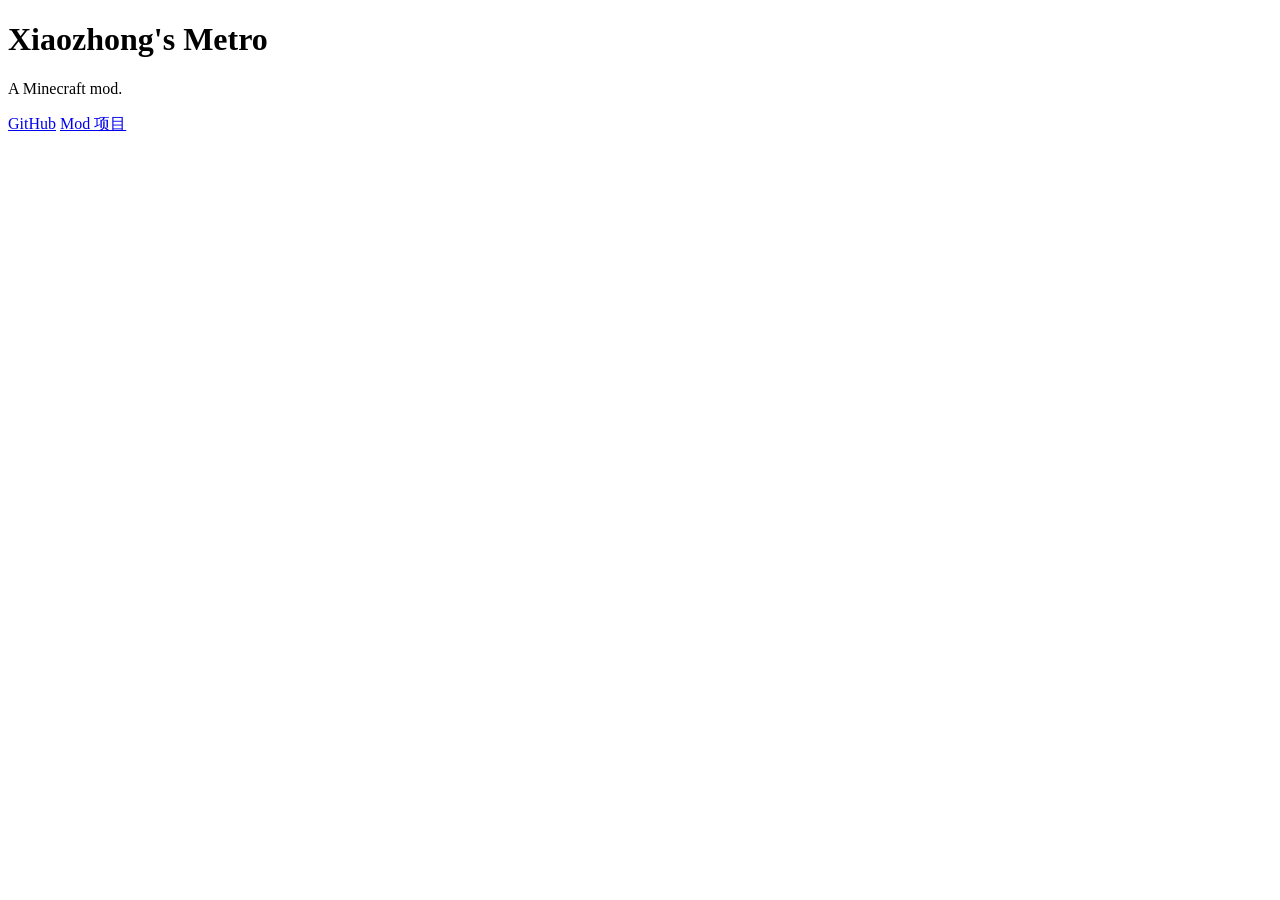
==== xzmetro-mod/index.html @ d47715da "init size" ====
<!DOCTYPE html>
<html lang="zh-CN">
<head>
    <meta charset="UTF-8">
    <meta name="viewport" content="width=device-width, initial-scale=1.0">
    <title>xzmetro</title>
    <style>
    </style>
</head>
<body>
    <h1>Xiaozhong's Metro</h1>
    <p>A Minecraft mod.</p>
    <div class="links">
        <a href="https://github.com/xzmetro">GitHub</a>
        <a href="https://github.com/xzmetro/xzmetro-mod">Mod 项目</a>
    </div>
</body>
</html>
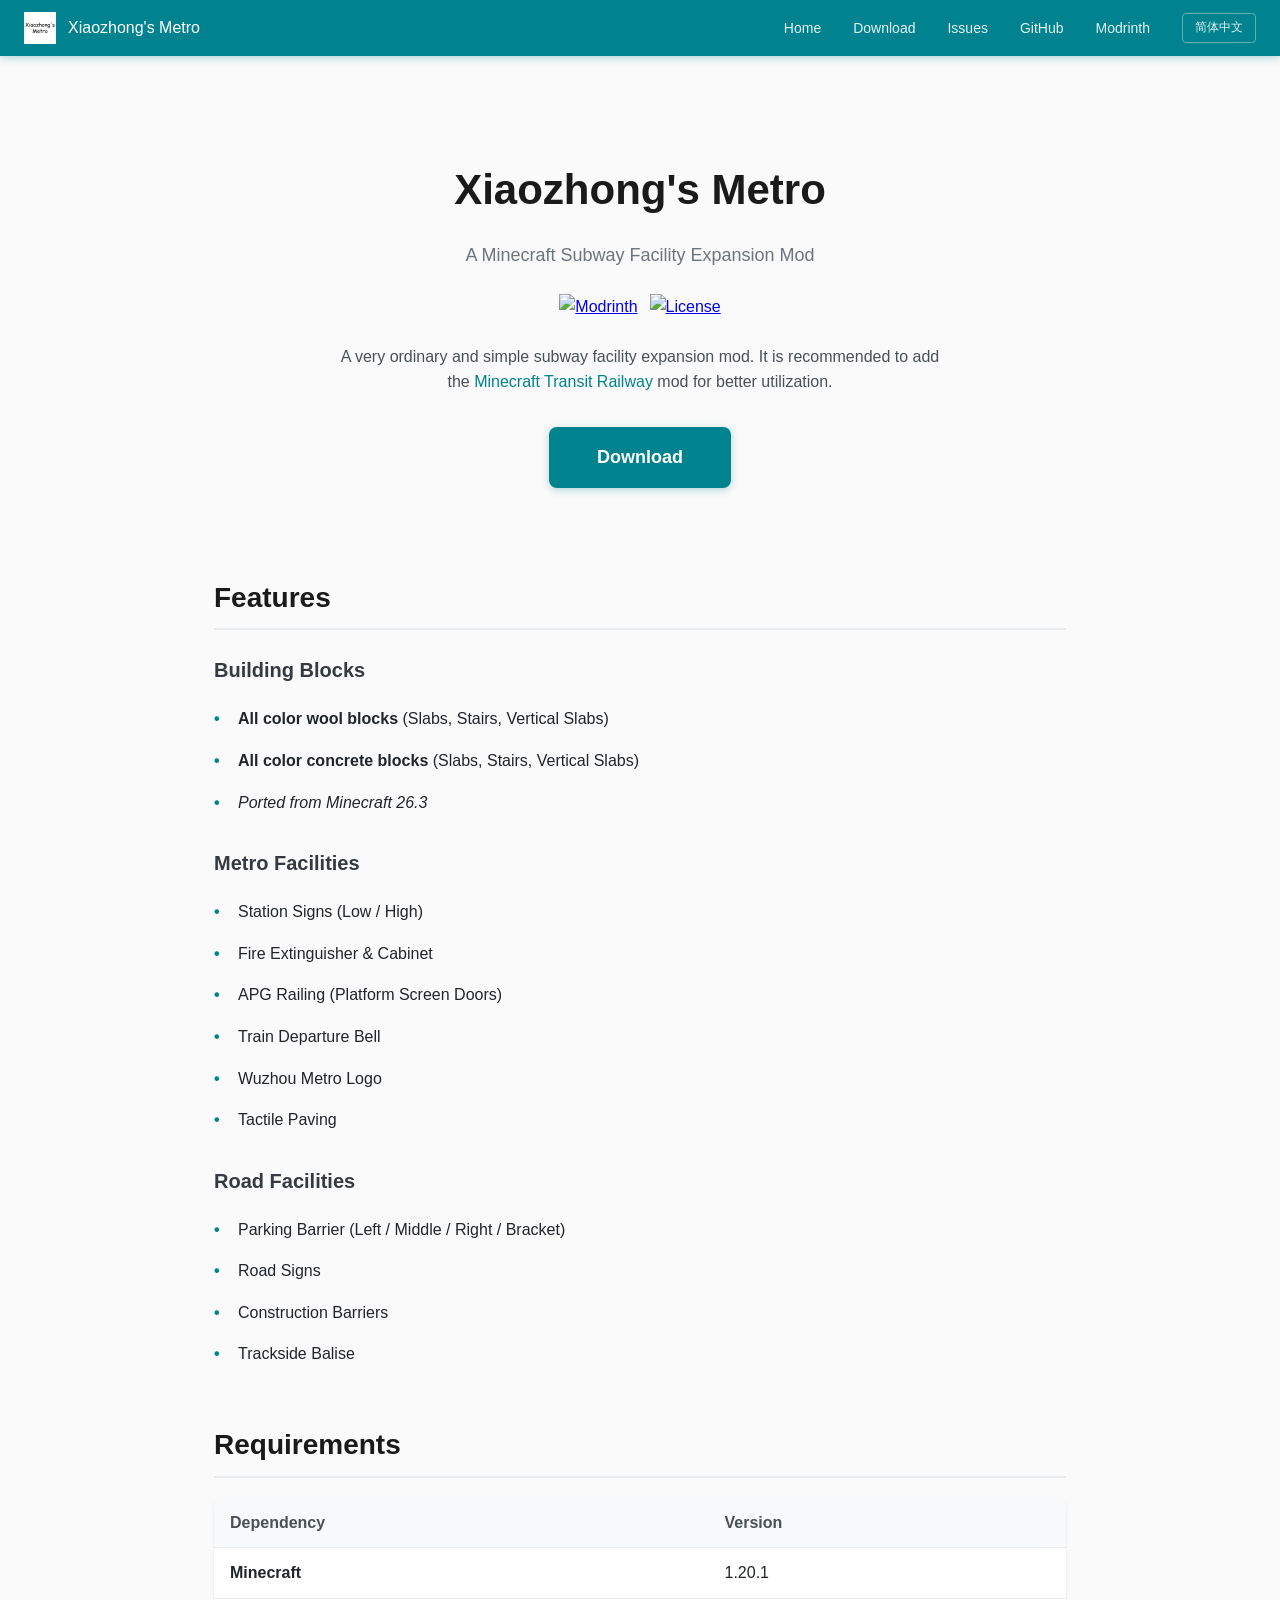
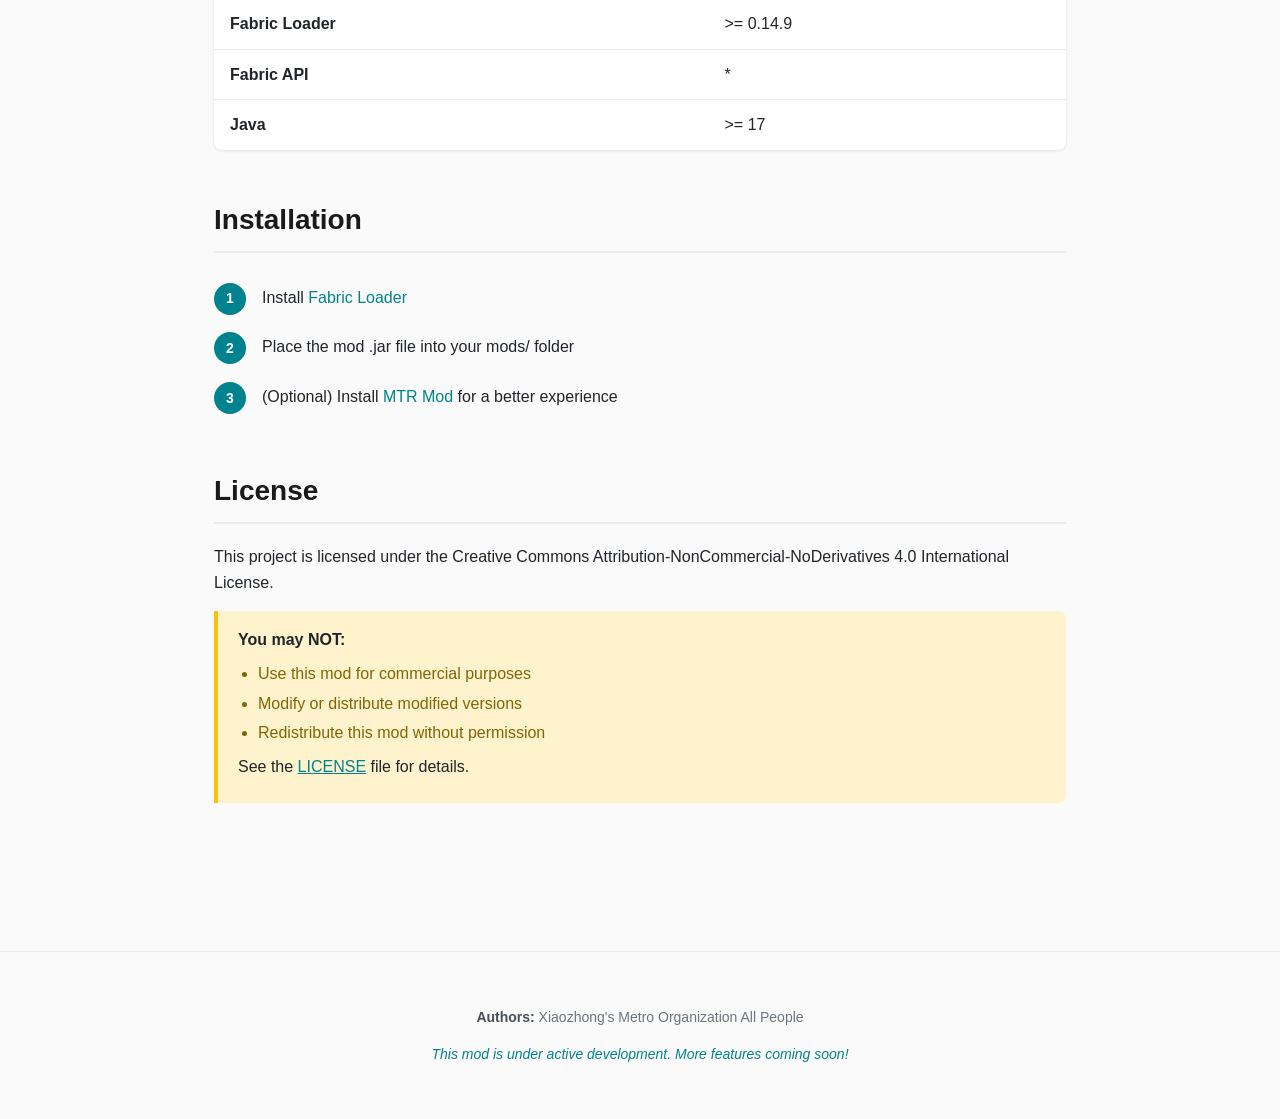
==== commit dc6d428e: "Update Website!!!" ====
--- a/xzmetro-mod/index.html
+++ b/xzmetro-mod/index.html
@@ -1,18 +1,135 @@
 <!DOCTYPE html>
-<html lang="zh-CN">
+<html lang="en">
 <head>
     <meta charset="UTF-8">
     <meta name="viewport" content="width=device-width, initial-scale=1.0">
-    <title>xzmetro</title>
-    <style>
-    </style>
+    <title id="page-title">Xiaozhong's Metro</title>
+    <link rel="icon" type="image/png" href="../static/images/favicon.png">
+    <link rel="stylesheet" href="../static/css/main.css">
 </head>
 <body>
-    <h1>Xiaozhong's Metro</h1>
-    <p>A Minecraft mod.</p>
-    <div class="links">
-        <a href="https://github.com/xzmetro">GitHub</a>
-        <a href="https://github.com/xzmetro/xzmetro-mod">Mod 项目</a>
+<header>
+    <div class="header-title">
+        <img class="logo-img" src="../static/images/favicon.png" alt="Logo">
+        <span id="site-name">Xiaozhong's Metro</span>
     </div>
+    <nav class="header-nav">
+        <a href="index.html" id="nav-home">Home</a>
+        <a href="download.html" id="nav-download">Download</a>
+        <a href="https://github.com/xzmetro/xzmetro-mod/issues/" id="nav-issues">Issues</a>
+        <a href="https://github.com/xzmetro/xzmetro-mod">GitHub</a>
+        <a href="https://modrinth.com/mod/xz_s_metro/">Modrinth</a>
+        <a href="?lang=zh" id="lang-switch">简体中文</a>
+    </nav>
+</header>
+
+<main>
+    <div class="hero">
+        <h1 id="hero-title">Xiaozhong's Metro</h1>
+        <p class="subtitle" id="hero-subtitle">A Minecraft Subway Facility Expansion Mod</p>
+        <div class="badges">
+            <a href="https://modrinth.com/mod/xz_s_metro/">
+                <img src="https://img.shields.io/badge/Modrinth-1.20.1-00AF5C?logo=modrinth" alt="Modrinth">
+            </a>
+            <a href="https://creativecommons.org/licenses/by-nc-nd/4.0/">
+                <img src="https://img.shields.io/badge/License-CC%20BY--NC--ND%204.0-lightgrey" alt="License">
+            </a>
+        </div>
+        <p class="hero-desc" id="hero-desc">
+            A very ordinary and simple subway facility expansion mod. It is recommended to add the
+            <a href="https://modrinth.com/mod/minecraft-transit-railway">Minecraft Transit Railway</a>
+            mod for better utilization.
+        </p>
+        <div class="download-section">
+            <a href="download.html" class="download-btn-large" id="hero-download">Download</a>
+        </div>
+    </div>
+
+    <section id="features">
+        <h2 id="features-title">Features</h2>
+
+        <h3 id="blocks-title">Building Blocks</h3>
+        <ul class="feature-list" id="blocks-list">
+            <li><strong>All color wool blocks</strong> (Slabs, Stairs, Vertical Slabs)</li>
+            <li><strong>All color concrete blocks</strong> (Slabs, Stairs, Vertical Slabs)</li>
+            <li><em>Ported from Minecraft 26.3</em></li>
+        </ul>
+
+        <h3 id="metro-title">Metro Facilities</h3>
+        <ul class="feature-list" id="metro-list">
+            <li>Station Signs (Low / High)</li>
+            <li>Fire Extinguisher & Cabinet</li>
+            <li>APG Railing (Platform Screen Doors)</li>
+            <li>Train Departure Bell</li>
+            <li>Wuzhou Metro Logo</li>
+            <li>Tactile Paving</li>
+        </ul>
+
+        <h3 id="road-title">Road Facilities</h3>
+        <ul class="feature-list" id="road-list">
+            <li>Parking Barrier (Left / Middle / Right / Bracket)</li>
+            <li>Road Signs</li>
+            <li>Construction Barriers</li>
+            <li>Trackside Balise</li>
+        </ul>
+    </section>
+
+    <section id="requirements">
+        <h2 id="req-title">Requirements</h2>
+        <table>
+            <tr>
+                <th id="req-dep">Dependency</th>
+                <th id="req-ver">Version</th>
+            </tr>
+            <tr>
+                <td><strong>Minecraft</strong></td>
+                <td>1.20.1</td>
+            </tr>
+            <tr>
+                <td><strong>Fabric Loader</strong></td>
+                <td>>= 0.14.9</td>
+            </tr>
+            <tr>
+                <td><strong>Fabric API</strong></td>
+                <td>*</td>
+            </tr>
+            <tr>
+                <td><strong>Java</strong></td>
+                <td>>= 17</td>
+            </tr>
+        </table>
+    </section>
+
+    <section id="installation">
+        <h2 id="install-title">Installation</h2>
+        <ol class="steps">
+            <li id="install-step1">Install <a href="https://fabricmc.net/use/">Fabric Loader</a></li>
+            <li id="install-step2">Place the mod <code>.jar</code> file into your <code>mods/</code> folder</li>
+            <li id="install-step3">(Optional) Install <a href="https://modrinth.com/mod/minecraft-transit-railway">MTR Mod</a> for a better experience</li>
+        </ol>
+    </section>
+
+    <section id="license">
+        <h2 id="license-title">License</h2>
+        <p id="license-desc">This project is licensed under the <strong>Creative Commons Attribution-NonCommercial-NoDerivatives 4.0 International License</strong>.</p>
+        <div class="license-box">
+            <p id="license-maynot"><strong>You may NOT:</strong></p>
+            <ul id="license-list">
+                <li>Use this mod for commercial purposes</li>
+                <li>Modify or distribute modified versions</li>
+                <li>Redistribute this mod without permission</li>
+            </ul>
+            <p>See the <a href="LICENSE">LICENSE</a> file for details.</p>
+        </div>
+    </section>
+</main>
+
+<footer>
+    <p><strong id="footer-authors">Authors:</strong> Xiaozhong's Metro Organization All People</p>
+    <p class="coming-soon" id="footer-soon">This mod is under active development. More features coming soon!</p>
+</footer>
+
+<script src="../static/js/lang.js"></script>
+<script src="../static/js/index-lang.js"></script>
 </body>
-</html>
+</html>
--- a/static/css/main.css
+++ b/static/css/main.css
@@ -0,0 +1,460 @@
+/* ===== 基础 ===== */
+* { box-sizing: border-box; }
+
+body {
+    margin: 0;
+    font-family: -apple-system, BlinkMacSystemFont, "Segoe UI", Roboto, "Noto Sans SC", sans-serif;
+    background: #fafafa;
+    color: #212529;
+    line-height: 1.6;
+}
+
+/* ===== Header ===== */
+header {
+    position: sticky;
+    top: 0;
+    z-index: 1000;
+    display: flex;
+    flex-wrap: nowrap;
+    align-items: center;
+    justify-content: space-between;
+    gap: 32px;
+    padding: 12px 24px;
+    background: #00838f;
+    color: #fff;
+    box-shadow: 0 2px 8px rgba(0, 131, 143, 0.3);
+}
+
+.header-title {
+    display: flex;
+    align-items: center;
+    gap: 12px;
+    white-space: nowrap;
+}
+
+.logo-img {
+    width: 32px;
+    height: 32px;
+    object-fit: contain;
+}
+
+.header-nav {
+    display: flex;
+    align-items: center;
+    gap: 32px;
+    white-space: nowrap;
+    overflow-x: auto;
+}
+
+.header-nav a {
+    color: #fff;
+    text-decoration: none;
+    font-size: 14px;
+    opacity: 0.9;
+    transition: opacity 0.2s;
+}
+
+.header-nav a:hover {
+    opacity: 1;
+}
+
+#lang-switch {
+    padding: 4px 12px;
+    border: 1px solid rgba(255, 255, 255, 0.4);
+    border-radius: 4px;
+    font-size: 12px;
+}
+
+#lang-switch:hover {
+    background: rgba(255, 255, 255, 0.15);
+}
+
+/* ===== Main ===== */
+main {
+    max-width: 900px;
+    margin: 0 auto;
+    padding: 40px 24px;
+}
+
+/* ===== Hero ===== */
+.hero {
+    text-align: center;
+    padding: 60px 0 40px;
+}
+
+.hero h1 {
+    font-size: 42px;
+    margin: 0 0 16px;
+    color: #1a1a1a;
+}
+
+.subtitle {
+    font-size: 18px;
+    color: #6c757d;
+    margin-bottom: 24px;
+}
+
+.badges {
+    display: flex;
+    justify-content: center;
+    gap: 12px;
+    flex-wrap: wrap;
+    margin-bottom: 24px;
+}
+
+.badges img {
+    height: 24px;
+}
+
+.hero-desc {
+    max-width: 600px;
+    margin: 0 auto 32px;
+    color: #495057;
+    font-size: 16px;
+}
+
+.hero-desc a {
+    color: #00838f;
+    text-decoration: none;
+}
+
+.hero-desc a:hover {
+    text-decoration: underline;
+}
+
+.download-section {
+    text-align: center;
+}
+
+.download-btn-large {
+    display: inline-block;
+    padding: 16px 48px;
+    background: #00838f;
+    color: #fff;
+    text-decoration: none;
+    border-radius: 8px;
+    font-weight: 600;
+    font-size: 18px;
+    transition: all 0.2s;
+    box-shadow: 0 2px 8px rgba(0, 131, 143, 0.3);
+}
+
+.download-btn-large:hover {
+    background: #006978;
+    box-shadow: 0 4px 12px rgba(0, 131, 143, 0.4);
+    transform: translateY(-1px);
+}
+
+/* ===== Sections ===== */
+section {
+    margin: 48px 0;
+}
+
+section h2 {
+    font-size: 28px;
+    color: #1a1a1a;
+    margin-bottom: 20px;
+    padding-bottom: 8px;
+    border-bottom: 2px solid #e9ecef;
+}
+
+section h3 {
+    font-size: 20px;
+    color: #343a40;
+    margin: 24px 0 12px;
+}
+
+/* ===== Feature Lists ===== */
+.feature-list {
+    list-style: none;
+    padding: 0;
+    margin: 0;
+}
+
+.feature-list li {
+    padding: 8px 0;
+    padding-left: 24px;
+    position: relative;
+}
+
+.feature-list li::before {
+    content: "•";
+    position: absolute;
+    left: 0;
+    color: #00838f;
+    font-weight: bold;
+}
+
+/* ===== Table ===== */
+table {
+    width: 100%;
+    border-collapse: collapse;
+    margin: 16px 0;
+    background: #fff;
+    border-radius: 8px;
+    overflow: hidden;
+    box-shadow: 0 1px 3px rgba(0, 0, 0, 0.1);
+}
+
+th, td {
+    padding: 12px 16px;
+    text-align: left;
+    border-bottom: 1px solid #e9ecef;
+}
+
+th {
+    background: #f8f9fa;
+    font-weight: 600;
+    color: #495057;
+}
+
+tr:last-child td {
+    border-bottom: none;
+}
+
+/* ===== Steps ===== */
+.steps {
+    counter-reset: step;
+    list-style: none;
+    padding: 0;
+}
+
+.steps li {
+    padding: 12px 0 12px 48px;
+    position: relative;
+}
+
+.steps li::before {
+    counter-increment: step;
+    content: counter(step);
+    position: absolute;
+    left: 0;
+    top: 10px;
+    width: 32px;
+    height: 32px;
+    background: #00838f;
+    color: #fff;
+    border-radius: 50%;
+    display: flex;
+    align-items: center;
+    justify-content: center;
+    font-weight: 600;
+    font-size: 14px;
+}
+
+.steps a {
+    color: #00838f;
+    text-decoration: none;
+}
+
+.steps a:hover {
+    text-decoration: underline;
+}
+
+/* ===== License Box ===== */
+.license-box {
+    background: #fff3cd;
+    border-left: 4px solid #ffc107;
+    padding: 16px 20px;
+    border-radius: 0 8px 8px 0;
+    margin: 16px 0;
+}
+
+.license-box p {
+    margin: 0 0 8px;
+}
+
+.license-box ul {
+    margin: 8px 0;
+    padding-left: 20px;
+}
+
+.license-box li {
+    color: #856404;
+    margin: 4px 0;
+}
+
+.license-box a {
+    color: #00838f;
+}
+
+/* ===== Footer ===== */
+footer {
+    text-align: center;
+    padding: 40px 24px;
+    color: #6c757d;
+    font-size: 14px;
+    border-top: 1px solid #e9ecef;
+    margin-top: 60px;
+}
+
+footer strong {
+    color: #495057;
+}
+
+.coming-soon {
+    color: #00838f;
+    font-style: italic;
+    margin-top: 8px;
+}
+
+/* ===== Download Page ===== */
+.download-page {
+    max-width: 800px;
+    margin: 40px auto;
+    padding: 0 24px;
+}
+
+.download-page h1 {
+    font-size: 28px;
+    margin-bottom: 24px;
+    color: #1a1a1a;
+}
+
+.version-selector {
+    display: flex;
+    align-items: center;
+    gap: 12px;
+    margin-bottom: 20px;
+}
+
+#version-select {
+    padding: 10px 16px;
+    font-size: 15px;
+    border: 1px solid #ced4da;
+    border-radius: 6px;
+    background: #fff;
+    min-width: 220px;
+    cursor: pointer;
+}
+
+#version-label {
+    font-weight: 600;
+    color: #495057;
+}
+
+.file-info {
+    background: #fff;
+    border-radius: 12px;
+    padding: 24px;
+    box-shadow: 0 1px 3px rgba(0, 0, 0, 0.1);
+}
+
+.info-row {
+    display: flex;
+    align-items: center;
+    gap: 12px;
+    padding: 12px 0;
+    border-bottom: 1px solid #f0f0f0;
+}
+
+.info-row:last-of-type {
+    border-bottom: none;
+}
+
+.info-label {
+    font-weight: 600;
+    color: #495057;
+    min-width: 80px;
+    flex-shrink: 0;
+    font-size: 14px;
+}
+
+.info-value {
+    color: #212529;
+    word-break: break-all;
+    font-size: 14px;
+}
+
+.info-value.filename {
+    font-family: 'Courier New', monospace;
+    color: #0066cc;
+}
+
+.hashes-section {
+    margin-top: 16px;
+    padding-top: 20px;
+    border-top: 2px solid #e9ecef;
+}
+
+.hashes-title {
+    font-weight: 600;
+    color: #495057;
+    margin-bottom: 16px;
+    font-size: 14px;
+    text-transform: uppercase;
+    letter-spacing: 0.5px;
+}
+
+.hash-row {
+    display: flex;
+    align-items: center;
+    gap: 10px;
+    padding: 8px 0;
+    font-size: 13px;
+}
+
+.hash-type {
+    font-weight: 600;
+    color: #6c757d;
+    min-width: 70px;
+    flex-shrink: 0;
+    font-size: 12px;
+    text-align: right;
+}
+
+.hash-value {
+    background: #f8f9fa;
+    padding: 6px 12px;
+    border-radius: 6px;
+    font-family: 'Courier New', 'Consolas', monospace;
+    font-size: 12px;
+    word-break: break-all;
+    flex: 1;
+    color: #212529;
+    border: 1px solid #e9ecef;
+}
+
+.copy-btn {
+    background: transparent;
+    border: 1px solid #ced4da;
+    padding: 4px 12px;
+    cursor: pointer;
+    color: #00838f;
+    font-size: 12px;
+    border-radius: 4px;
+    transition: all 0.2s;
+    flex-shrink: 0;
+    font-weight: 500;
+}
+
+.copy-btn:hover {
+    background: #e0f2f1;
+    border-color: #00838f;
+}
+
+.copy-btn.copied {
+    color: #4caf50;
+    border-color: #4caf50;
+    background: #e8f5e9;
+}
+
+.download-btn {
+    display: inline-block;
+    margin-top: 24px;
+    padding: 14px 40px;
+    background: #00838f;
+    color: #fff;
+    text-decoration: none;
+    border-radius: 8px;
+    font-weight: 600;
+    font-size: 16px;
+    transition: all 0.2s;
+    box-shadow: 0 2px 8px rgba(0, 131, 143, 0.3);
+}
+
+.download-btn:hover {
+    background: #006978;
+    box-shadow: 0 4px 12px rgba(0, 131, 143, 0.4);
+    transform: translateY(-1px);
+}
